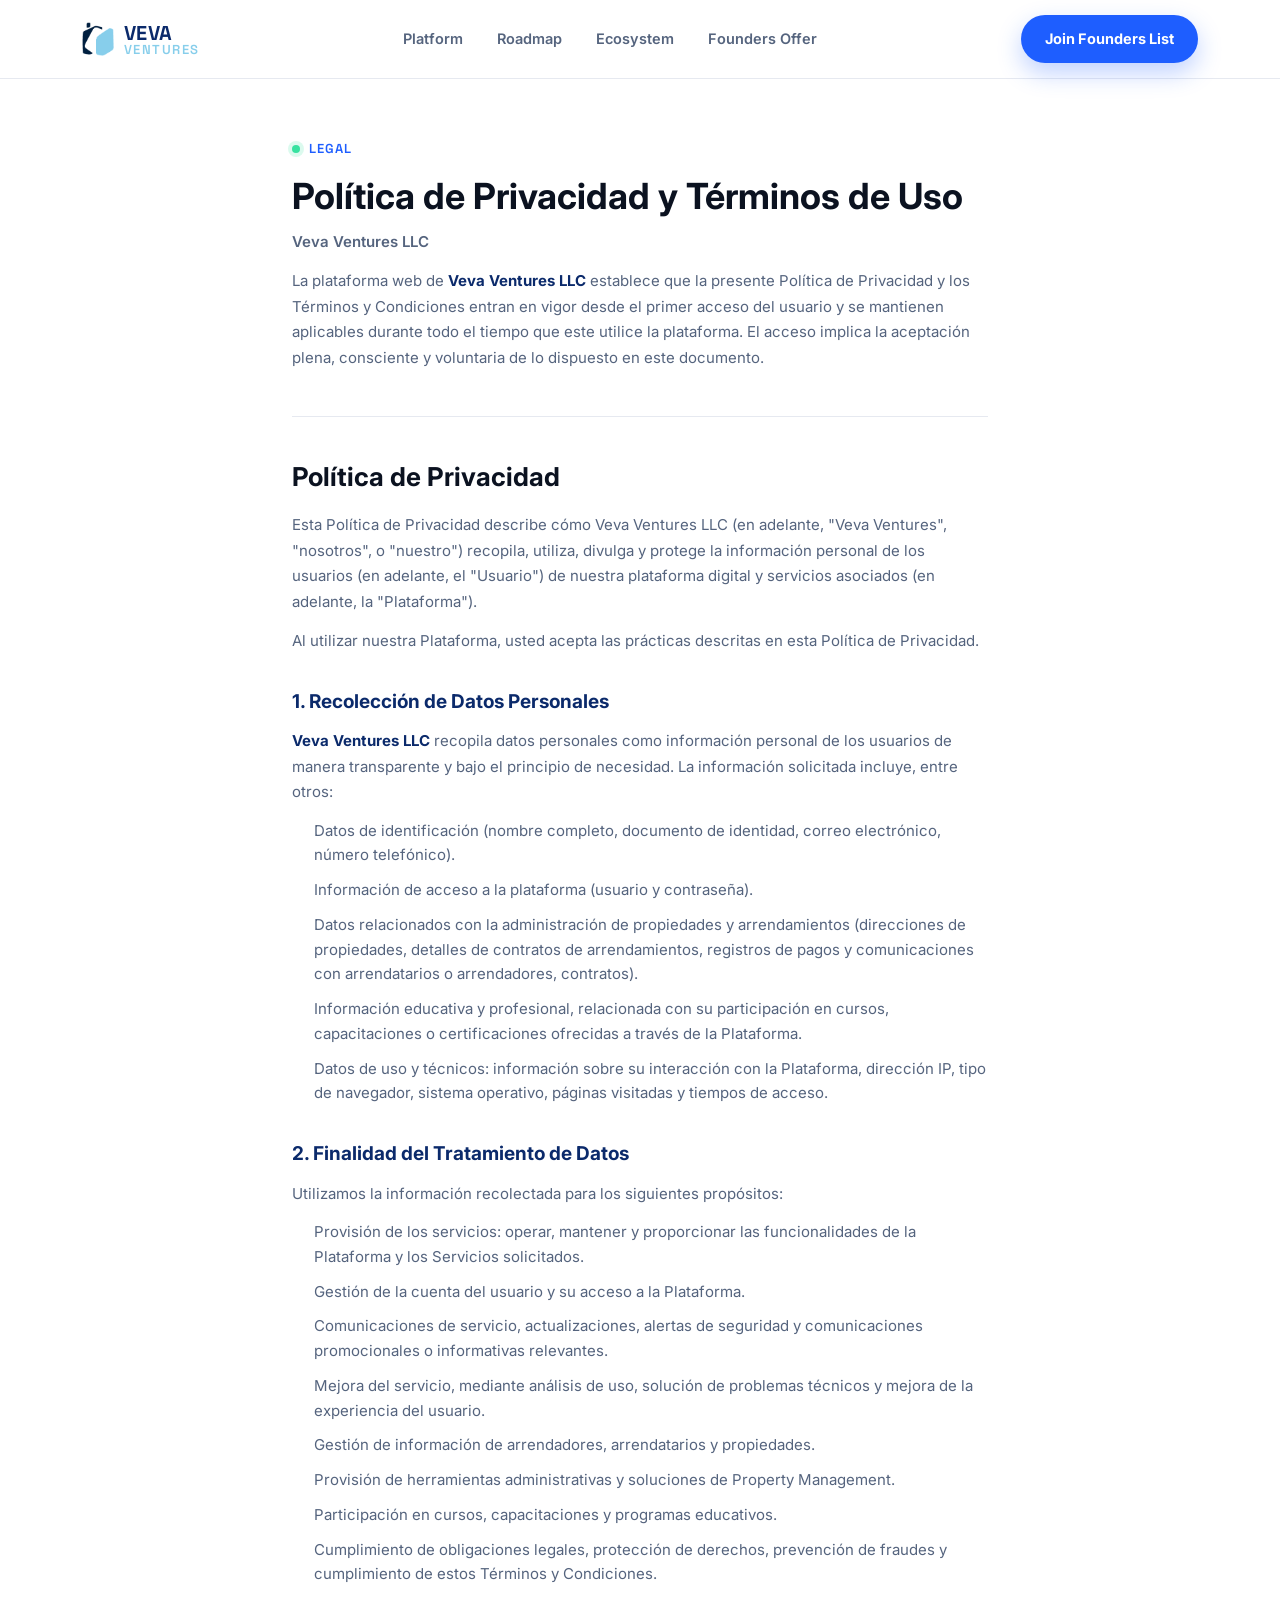
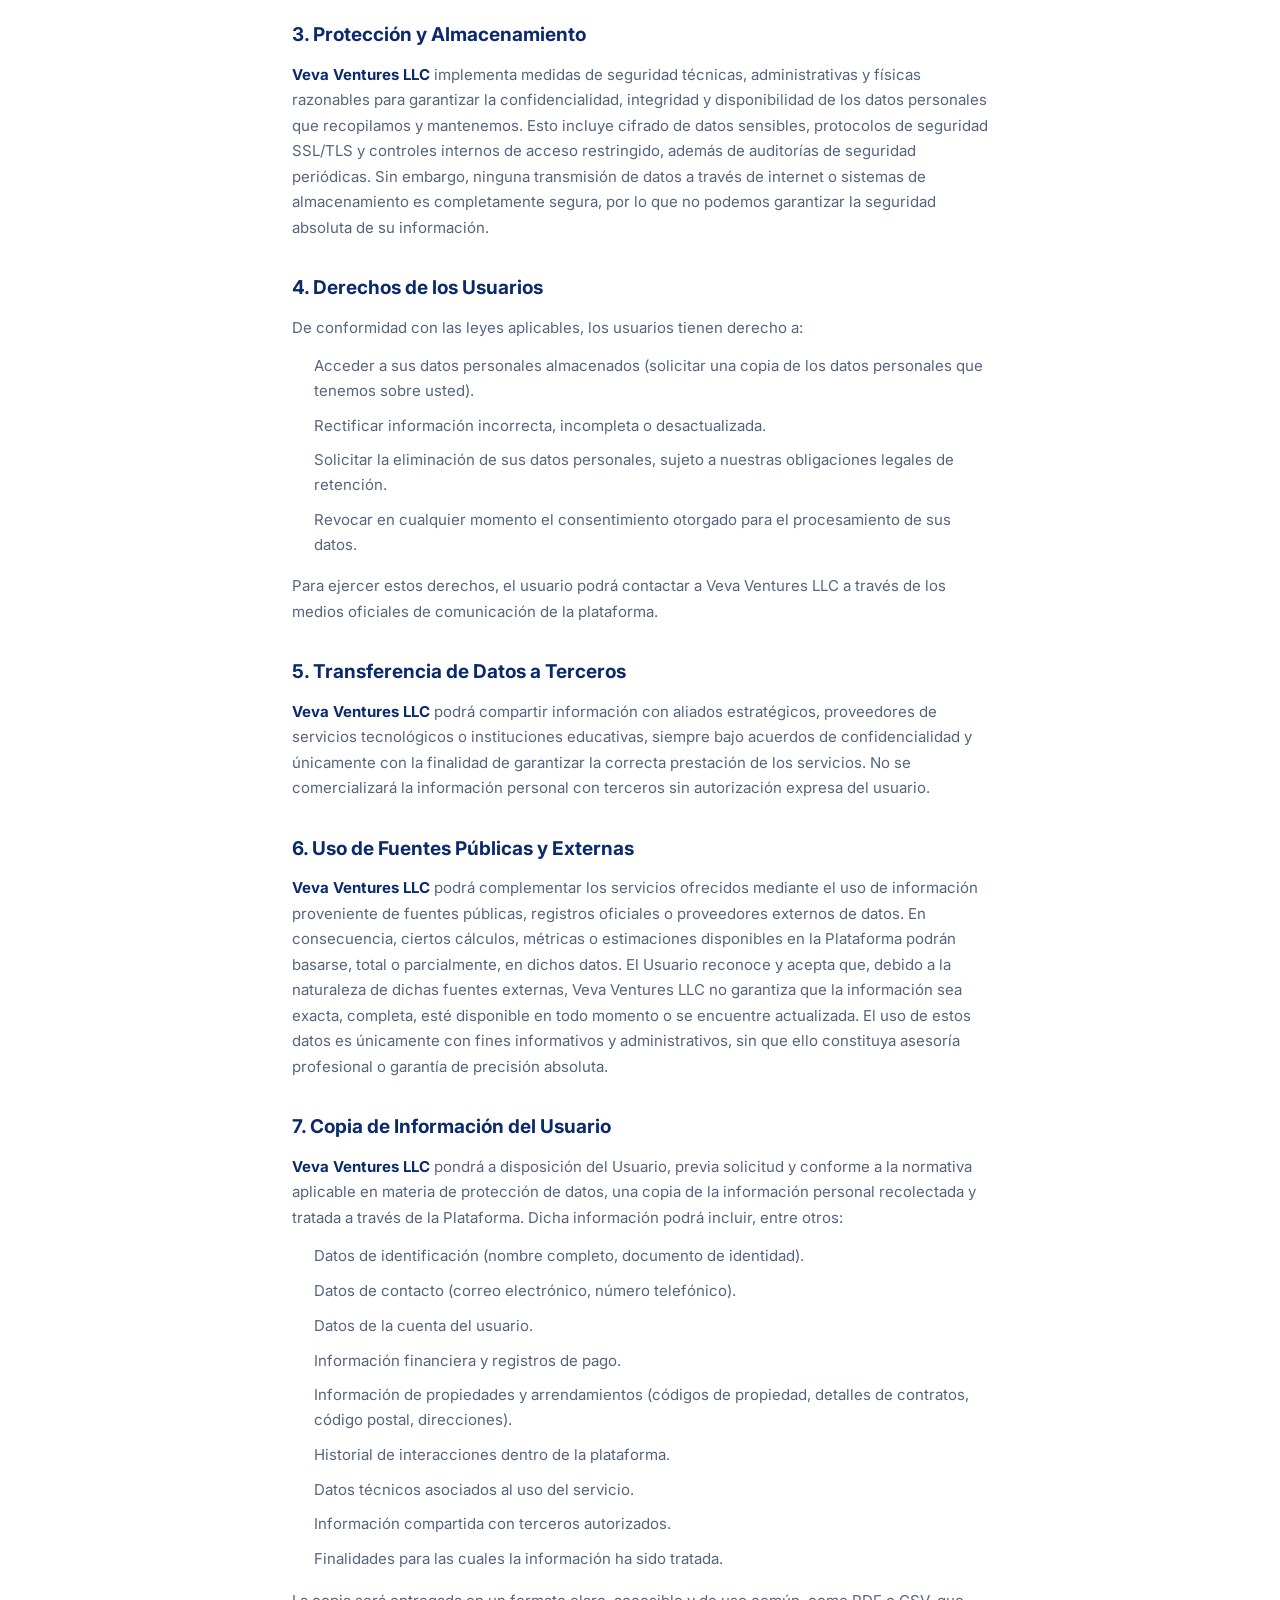
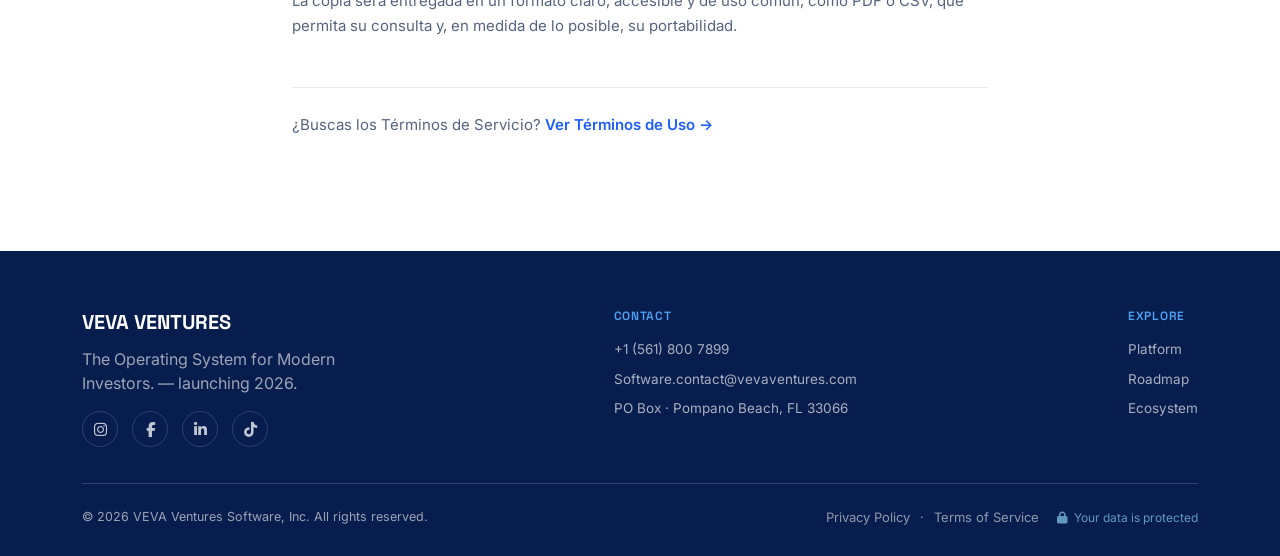
==== privacy.html @ fcdefbd7 "About us + footer legal: agrega sección de Alejandra (foto, quote, firma), páginas de Privacy Policy" ====
<!doctype html>
<html lang="es">
  <head>
    <meta charset="UTF-8" />
    <meta name="viewport" content="width=device-width, initial-scale=1.0" />
    <title>Política de Privacidad — VEVA Ventures</title>
    <link rel="preconnect" href="https://fonts.googleapis.com" />
    <link rel="preconnect" href="https://fonts.gstatic.com" crossorigin />
    <link
      href="https://fonts.googleapis.com/css2?family=Space+Grotesk:wght@400;500;600;700&family=Inter:wght@400;500;600;700;800&display=swap"
      rel="stylesheet"
    />
    <link
      rel="stylesheet"
      href="https://cdnjs.cloudflare.com/ajax/libs/font-awesome/6.5.2/css/all.min.css"
    />
    <link rel="stylesheet" href="css/base.css" />
    <link rel="stylesheet" href="css/nav.css" />
    <link rel="stylesheet" href="css/footer.css" />
    <link rel="stylesheet" href="css/legal.css" />
  </head>
  <body>
    <header class="site">
      <div class="wrap nav">
        <a href="index.html#top" class="logo">
          <img
            src="images/logo/Logos edit_Page 1.png"
            alt="VEVA Ventures"
            class="logo-img"
          />
          <span class="logo-text">
            <span class="logo-veva">VEVA</span>
            <span class="logo-ventures">VENTURES</span>
          </span>
        </a>
        <nav class="nav-links">
          <a href="index.html#platform">Platform</a>
          <a href="index.html#roadmap">Roadmap</a>
          <a href="index.html#ecosystem">Ecosystem</a>
          <a href="index.html#founders">Founders Offer</a>
        </nav>
        <a href="index.html#founders" class="btn btn-primary nav-cta"
          >Join Founders List</a
        >
      </div>
    </header>

    <main class="legal-page">
      <div class="wrap legal-shell">
        <div class="legal-header">
          <div class="eyebrow">LEGAL</div>
          <h1>Política de Privacidad y Términos de Uso</h1>
          <p class="legal-updated">Veva Ventures LLC</p>
          <p>
            La plataforma web de <strong>Veva Ventures LLC</strong> establece
            que la presente Política de Privacidad y los Términos y Condiciones
            entran en vigor desde el primer acceso del usuario y se mantienen
            aplicables durante todo el tiempo que este utilice la plataforma. El
            acceso implica la aceptación plena, consciente y voluntaria de lo
            dispuesto en este documento.
          </p>
        </div>

        <h2>Política de Privacidad</h2>
        <p>
          Esta Política de Privacidad describe cómo Veva Ventures LLC (en
          adelante, "Veva Ventures", "nosotros", o "nuestro") recopila, utiliza,
          divulga y protege la información personal de los usuarios (en
          adelante, el "Usuario") de nuestra plataforma digital y servicios
          asociados (en adelante, la "Plataforma").
        </p>
        <p>
          Al utilizar nuestra Plataforma, usted acepta las prácticas descritas
          en esta Política de Privacidad.
        </p>

        <h3>1. Recolección de Datos Personales</h3>
        <p>
          <strong>Veva Ventures LLC</strong> recopila datos personales como
          información personal de los usuarios de manera transparente y bajo el
          principio de necesidad. La información solicitada incluye, entre
          otros:
        </p>
        <ul>
          <li>
            Datos de identificación (nombre completo, documento de identidad,
            correo electrónico, número telefónico).
          </li>
          <li>Información de acceso a la plataforma (usuario y contraseña).</li>
          <li>
            Datos relacionados con la administración de propiedades y
            arrendamientos (direcciones de propiedades, detalles de contratos de
            arrendamientos, registros de pagos y comunicaciones con
            arrendatarios o arrendadores, contratos).
          </li>
          <li>
            Información educativa y profesional, relacionada con su
            participación en cursos, capacitaciones o certificaciones ofrecidas
            a través de la Plataforma.
          </li>
          <li>
            Datos de uso y técnicos: información sobre su interacción con la
            Plataforma, dirección IP, tipo de navegador, sistema operativo,
            páginas visitadas y tiempos de acceso.
          </li>
        </ul>

        <h3>2. Finalidad del Tratamiento de Datos</h3>
        <p>
          Utilizamos la información recolectada para los siguientes propósitos:
        </p>
        <ul>
          <li>
            Provisión de los servicios: operar, mantener y proporcionar las
            funcionalidades de la Plataforma y los Servicios solicitados.
          </li>
          <li>Gestión de la cuenta del usuario y su acceso a la Plataforma.</li>
          <li>
            Comunicaciones de servicio, actualizaciones, alertas de seguridad y
            comunicaciones promocionales o informativas relevantes.
          </li>
          <li>
            Mejora del servicio, mediante análisis de uso, solución de problemas
            técnicos y mejora de la experiencia del usuario.
          </li>
          <li>
            Gestión de información de arrendadores, arrendatarios y propiedades.
          </li>
          <li>
            Provisión de herramientas administrativas y soluciones de Property
            Management.
          </li>
          <li>
            Participación en cursos, capacitaciones y programas educativos.
          </li>
          <li>
            Cumplimiento de obligaciones legales, protección de derechos,
            prevención de fraudes y cumplimiento de estos Términos y
            Condiciones.
          </li>
        </ul>

        <h3>3. Protección y Almacenamiento</h3>
        <p>
          <strong>Veva Ventures LLC</strong> implementa medidas de seguridad
          técnicas, administrativas y físicas razonables para garantizar la
          confidencialidad, integridad y disponibilidad de los datos personales
          que recopilamos y mantenemos. Esto incluye cifrado de datos sensibles,
          protocolos de seguridad SSL/TLS y controles internos de acceso
          restringido, además de auditorías de seguridad periódicas. Sin
          embargo, ninguna transmisión de datos a través de internet o sistemas
          de almacenamiento es completamente segura, por lo que no podemos
          garantizar la seguridad absoluta de su información.
        </p>

        <h3>4. Derechos de los Usuarios</h3>
        <p>
          De conformidad con las leyes aplicables, los usuarios tienen derecho
          a:
        </p>
        <ul>
          <li>
            Acceder a sus datos personales almacenados (solicitar una copia de
            los datos personales que tenemos sobre usted).
          </li>
          <li>
            Rectificar información incorrecta, incompleta o desactualizada.
          </li>
          <li>
            Solicitar la eliminación de sus datos personales, sujeto a nuestras
            obligaciones legales de retención.
          </li>
          <li>
            Revocar en cualquier momento el consentimiento otorgado para el
            procesamiento de sus datos.
          </li>
        </ul>
        <p>
          Para ejercer estos derechos, el usuario podrá contactar a Veva
          Ventures LLC a través de los medios oficiales de comunicación de la
          plataforma.
        </p>

        <h3>5. Transferencia de Datos a Terceros</h3>
        <p>
          <strong>Veva Ventures LLC</strong> podrá compartir información con
          aliados estratégicos, proveedores de servicios tecnológicos o
          instituciones educativas, siempre bajo acuerdos de confidencialidad y
          únicamente con la finalidad de garantizar la correcta prestación de
          los servicios. No se comercializará la información personal con
          terceros sin autorización expresa del usuario.
        </p>

        <h3>6. Uso de Fuentes Públicas y Externas</h3>
        <p>
          <strong>Veva Ventures LLC</strong> podrá complementar los servicios
          ofrecidos mediante el uso de información proveniente de fuentes
          públicas, registros oficiales o proveedores externos de datos. En
          consecuencia, ciertos cálculos, métricas o estimaciones disponibles en
          la Plataforma podrán basarse, total o parcialmente, en dichos datos.
          El Usuario reconoce y acepta que, debido a la naturaleza de dichas
          fuentes externas, Veva Ventures LLC no garantiza que la información
          sea exacta, completa, esté disponible en todo momento o se encuentre
          actualizada. El uso de estos datos es únicamente con fines
          informativos y administrativos, sin que ello constituya asesoría
          profesional o garantía de precisión absoluta.
        </p>

        <h3>7. Copia de Información del Usuario</h3>
        <p>
          <strong>Veva Ventures LLC</strong> pondrá a disposición del Usuario,
          previa solicitud y conforme a la normativa aplicable en materia de
          protección de datos, una copia de la información personal recolectada
          y tratada a través de la Plataforma. Dicha información podrá incluir,
          entre otros:
        </p>
        <ul>
          <li>
            Datos de identificación (nombre completo, documento de identidad).
          </li>
          <li>Datos de contacto (correo electrónico, número telefónico).</li>
          <li>Datos de la cuenta del usuario.</li>
          <li>Información financiera y registros de pago.</li>
          <li>
            Información de propiedades y arrendamientos (códigos de propiedad,
            detalles de contratos, código postal, direcciones).
          </li>
          <li>Historial de interacciones dentro de la plataforma.</li>
          <li>Datos técnicos asociados al uso del servicio.</li>
          <li>Información compartida con terceros autorizados.</li>
          <li>Finalidades para las cuales la información ha sido tratada.</li>
        </ul>
        <p>
          La copia será entregada en un formato claro, accesible y de uso común,
          como PDF o CSV, que permita su consulta y, en medida de lo posible, su
          portabilidad.
        </p>

        <div class="legal-cross-link">
          <p>
            ¿Buscas los Términos de Servicio?
            <a href="terms.html">Ver Términos de Uso →</a>
          </p>
        </div>
      </div>
    </main>

    <footer class="site">
      <div class="wrap">
        <div class="footer-top">
          <div>
            <div class="footer-logo">VEVA VENTURES</div>
            <p style="max-width: 260px">
              The Operating System for Modern Investors. — launching 2026.
            </p>
            <div class="social-row" style="margin-top: 16px">
              <a
                href="https://www.instagram.com/veva_ventures/"
                aria-label="Instagram"
                ><i class="fa-brands fa-instagram"></i
              ></a>
              <a
                href="https://www.facebook.com/people/Veva-Ventures/61581885872171"
                aria-label="Facebook"
                ><i class="fa-brands fa-facebook-f"></i
              ></a>
              <a
                href="https://www.linkedin.com/company/vevaventures/"
                aria-label="LinkedIn"
                ><i class="fa-brands fa-linkedin-in"></i
              ></a>
              <a
                href="https://www.tiktok.com/@veva_ventures"
                aria-label="TikTok"
                ><i class="fa-brands fa-tiktok"></i
              ></a>
            </div>
          </div>
          <div class="footer-col">
            <h4>Contact</h4>
            <a href="https://wa.me/+15618007899">+1 (561) 800 7899</a>
            <a href="mailto:software.contact@vevaventures.com"
              >Software.contact@vevaventures.com</a
            >
            <p>PO Box · Pompano Beach, FL 33066</p>
          </div>
          <div class="footer-col">
            <h4>Explore</h4>
            <a href="index.html#platform">Platform</a>
            <a href="index.html#roadmap">Roadmap</a>
            <a href="index.html#ecosystem">Ecosystem</a>
          </div>
        </div>
        <div class="footer-bottom">
          <span>© 2026 VEVA Ventures Software, Inc. All rights reserved.</span>
          <div class="footer-legal">
            <a href="privacy.html">Privacy Policy</a>
            <span class="sep">·</span>
            <a href="terms.html">Terms of Service</a>
            <span class="security-badge"
              ><i class="fa-solid fa-lock"></i
              ><span>Your data is protected</span></span
            >
          </div>
        </div>
      </div>
    </footer>
  </body>
</html>
---- css/base.css ----
:root {
  --deep: #0b2a6b;
  --deep2: #071d4d;
  --blue: #1e5eff;
  --blue-bright: #4fa3f7;
  --sky: #eaf1ff;
  --white: #ffffff;
  --mint: #37e2a0;
  --ink: #0b1220;
  --slate: #55647e;
  --line: rgba(11, 42, 107, 0.1);
  --line-on-dark: rgba(255, 255, 255, 0.16);
  --veva-sky: #87CEEB;
  --display: "Space Grotesk", sans-serif;
  --body: "Inter", sans-serif;
}

* {
  box-sizing: border-box;
  margin: 0;
  padding: 0;
}
html {
  scroll-behavior: smooth;
}
body {
  font-family: var(--body);
  background: var(--white);
  color: var(--ink);
  line-height: 1.5;
  -webkit-font-smoothing: antialiased;
  overflow-x: hidden;
}
img,
svg {
  display: block;
  max-width: 100%;
}
a {
  color: inherit;
  text-decoration: none;
}
ul {
  list-style: none;
}
button {
  font-family: inherit;
  cursor: pointer;
  border: none;
  background: none;
}
:focus-visible {
  outline: 2px solid var(--blue);
  outline-offset: 3px;
}

.wrap {
  max-width: 1180px;
  margin: 0 auto;
  padding: 0 32px;
}
@media (max-width: 640px) {
  .wrap {
    padding: 0 20px;
  }
}

.eyebrow {
  font-family: var(--display);
  font-weight: 600;
  font-size: 13px;
  letter-spacing: 0.08em;
  text-transform: uppercase;
  color: var(--blue);
  display: flex;
  align-items: center;
  gap: 9px;
}
.eyebrow::before {
  content: "";
  width: 8px;
  height: 8px;
  border-radius: 50%;
  background: var(--mint);
  box-shadow: 0 0 0 4px rgba(55, 226, 160, 0.18);
}
.eyebrow.on-dark {
  color: var(--blue-bright);
}

/* Shared animation utilities */
@media (prefers-reduced-motion: reduce) {
  html {
    scroll-behavior: auto;
  }
  .float-card {
    animation: none !important;
  }
  .fade-up {
    animation: none !important;
    opacity: 1 !important;
    transform: none !important;
  }
}
.fade-up {
  animation: fadeUp 0.7s ease both;
}
@keyframes fadeUp {
  from {
    opacity: 0;
    transform: translateY(16px);
  }
  to {
    opacity: 1;
    transform: translateY(0);
  }
}

/* Shared button component */
.btn {
  display: inline-flex;
  align-items: center;
  justify-content: center;
  gap: 8px;
  font-weight: 700;
  font-size: 14.5px;
  padding: 13px 24px;
  border-radius: 30px;
  transition:
    transform 0.18s ease,
    box-shadow 0.2s ease,
    background 0.18s ease;
}
.btn-primary {
  background: var(--blue);
  color: #fff;
  box-shadow: 0 10px 24px rgba(30, 94, 255, 0.28);
}
.btn-primary:hover {
  transform: translateY(-2px);
  box-shadow: 0 14px 30px rgba(30, 94, 255, 0.36);
}
.btn-ghost-dark {
  background: rgba(255, 255, 255, 0.08);
  color: #fff;
  border: 1px solid var(--line-on-dark);
}
.btn-ghost-dark:hover {
  background: rgba(255, 255, 255, 0.16);
}
.nav-cta {
  display: none;
}
@media (min-width: 880px) {
  .nav-cta {
    display: inline-flex;
  }
}
---- css/nav.css ----
/* ---------- NAV ---------- */
header.site {
  position: sticky;
  top: 0;
  z-index: 50;
  background: rgba(255, 255, 255, 0.82);
  -webkit-backdrop-filter: blur(12px);
  backdrop-filter: blur(12px);
  border-bottom: 1px solid var(--line);
}
.nav {
  display: flex;
  align-items: center;
  justify-content: space-between;
  height: 78px;
}
.logo {
  display: flex;
  align-items: center;
  gap: 10px;
}
.logo-img {
  height: 34px;
  width: auto;
  display: block;
}
.logo-text {
  display: flex;
  flex-direction: column;
  line-height: 1;
}
.logo-veva {
  font-family: var(--display);
  font-weight: 800;
  font-size: 20px;
  color: var(--deep);
  letter-spacing: 0.5px;
}
.logo-ventures {
  font-family: var(--display);
  font-weight: 600;
  font-size: 13px;
  color: var(--veva-sky);
  letter-spacing: 1.5px;
}
.nav-links {
  display: flex;
  align-items: center;
  gap: 34px;
}
.nav-links a {
  font-size: 14.5px;
  font-weight: 600;
  color: var(--slate);
  transition: color 0.18s ease;
}
.nav-links a:hover {
  color: var(--deep);
}
.lang-toggle {
  display: flex;
  align-items: center;
  gap: 6px;
  background: none;
  border: 1px solid var(--line);
  border-radius: 20px;
  padding: 7px 14px;
  font-family: var(--display);
  font-weight: 600;
  font-size: 13px;
  color: var(--slate);
  cursor: pointer;
  transition:
    border-color 0.18s ease,
    color 0.18s ease;
}
.lang-toggle:hover {
  border-color: var(--blue);
  color: var(--deep);
}
@media (max-width: 879px) {
  .nav-links {
    display: none;
  }
}
---- css/footer.css ----
/* ---------- FOOTER ---------- */
footer.site {
  background: var(--deep2);
  color: rgba(255, 255, 255, 0.6);
  padding: 56px 0 28px;
}
.footer-top {
  display: flex;
  justify-content: space-between;
  gap: 40px;
  flex-wrap: wrap;
  padding-bottom: 36px;
  border-bottom: 1px solid var(--line-on-dark);
  margin-bottom: 24px;
}
.footer-logo {
  font-family: var(--display);
  font-weight: 700;
  font-size: 20px;
  color: #fff;
  margin-bottom: 10px;
}
.footer-col h4 {
  font-family: var(--display);
  font-weight: 600;
  font-size: 12px;
  letter-spacing: 0.06em;
  text-transform: uppercase;
  color: var(--blue-bright);
  margin-bottom: 14px;
}
.footer-col a,
.footer-col p {
  display: block;
  font-size: 13.5px;
  margin-bottom: 9px;
  color: rgba(255, 255, 255, 0.65);
}
.footer-col a:hover {
  color: #fff;
}
.social-row {
  display: flex;
  gap: 14px;
}
.social-row a {
  width: 36px;
  height: 36px;
  border-radius: 50%;
  border: 1px solid var(--line-on-dark);
  display: flex;
  align-items: center;
  justify-content: center;
  color: rgba(255, 255, 255, 0.75);
  font-size: 15px;
  transition:
    transform 0.22s ease,
    background 0.22s ease,
    border-color 0.22s ease,
    color 0.22s ease;
}
.social-row a:hover {
  transform: translateY(-3px);
  background: linear-gradient(135deg, var(--blue), var(--blue-bright));
  border-color: transparent;
  color: #fff;
}
.footer-bottom {
  display: flex;
  justify-content: space-between;
  font-size: 12.5px;
  flex-wrap: wrap;
  gap: 10px;
}
.footer-legal {
  display: flex;
  align-items: center;
  gap: 10px;
  flex-wrap: wrap;
}
.footer-legal a {
  font-size: 13px;
  color: rgba(255, 255, 255, 0.55);
  transition: color 0.18s ease;
}
.footer-legal a:hover {
  color: #87ceeb;
}
.security-badge {
  display: flex;
  align-items: center;
  gap: 6px;
  margin-left: 8px;
  font-size: 12px;
  color: rgba(135, 206, 235, 0.7);
}
.security-badge i {
  font-size: 12px;
}
---- css/legal.css ----
/* ---------- LEGAL PAGES (privacy.html / terms.html) ---------- */
.legal-page {
  padding: 60px 0 100px;
  background: #fff;
}
.legal-shell {
  max-width: 760px;
}
.legal-header {
  margin-bottom: 40px;
  padding-bottom: 32px;
  border-bottom: 1px solid var(--line);
}
.legal-header h1 {
  margin: 10px 0 6px;
  font-size: 36px;
}
.legal-updated {
  font-weight: 600;
  color: var(--blue);
  margin-bottom: 20px;
}
.legal-page h2 {
  font-size: 26px;
  margin: 40px 0 16px;
}
.legal-page h3 {
  font-size: 19px;
  margin: 34px 0 12px;
  color: var(--deep);
}
.legal-page h4 {
  font-size: 15.5px;
  margin: 22px 0 10px;
  color: var(--deep);
}
.legal-page p {
  font-size: 15px;
  line-height: 1.7;
  color: var(--slate);
  margin-bottom: 14px;
}
.legal-page ul {
  margin: 0 0 16px;
  padding-left: 22px;
}
.legal-page ul ul {
  margin-top: 8px;
}
.legal-page li {
  font-size: 15px;
  line-height: 1.65;
  color: var(--slate);
  margin-bottom: 10px;
}
.legal-page strong {
  color: var(--deep);
}
.legal-cross-link {
  margin-top: 48px;
  padding-top: 24px;
  border-top: 1px solid var(--line);
}
.legal-cross-link a {
  color: var(--blue);
  font-weight: 600;
}

/* ---------- FOOTER LEGAL ROW (usado también en index.html) ---------- */
.footer-legal {
  display: flex;
  align-items: center;
  gap: 10px;
  flex-wrap: wrap;
}
.footer-legal a {
  font-size: 13px;
  color: rgba(255, 255, 255, 0.55);
  transition: color 0.18s ease;
}
.footer-legal a:hover {
  color: #87ceeb;
}
.security-badge {
  display: flex;
  align-items: center;
  gap: 6px;
  margin-left: 8px;
  font-size: 12px;
  color: rgba(135, 206, 235, 0.7);
}
.security-badge i {
  font-size: 12px;
}

@media (max-width: 600px) {
  .legal-header h1 {
    font-size: 28px;
  }
}
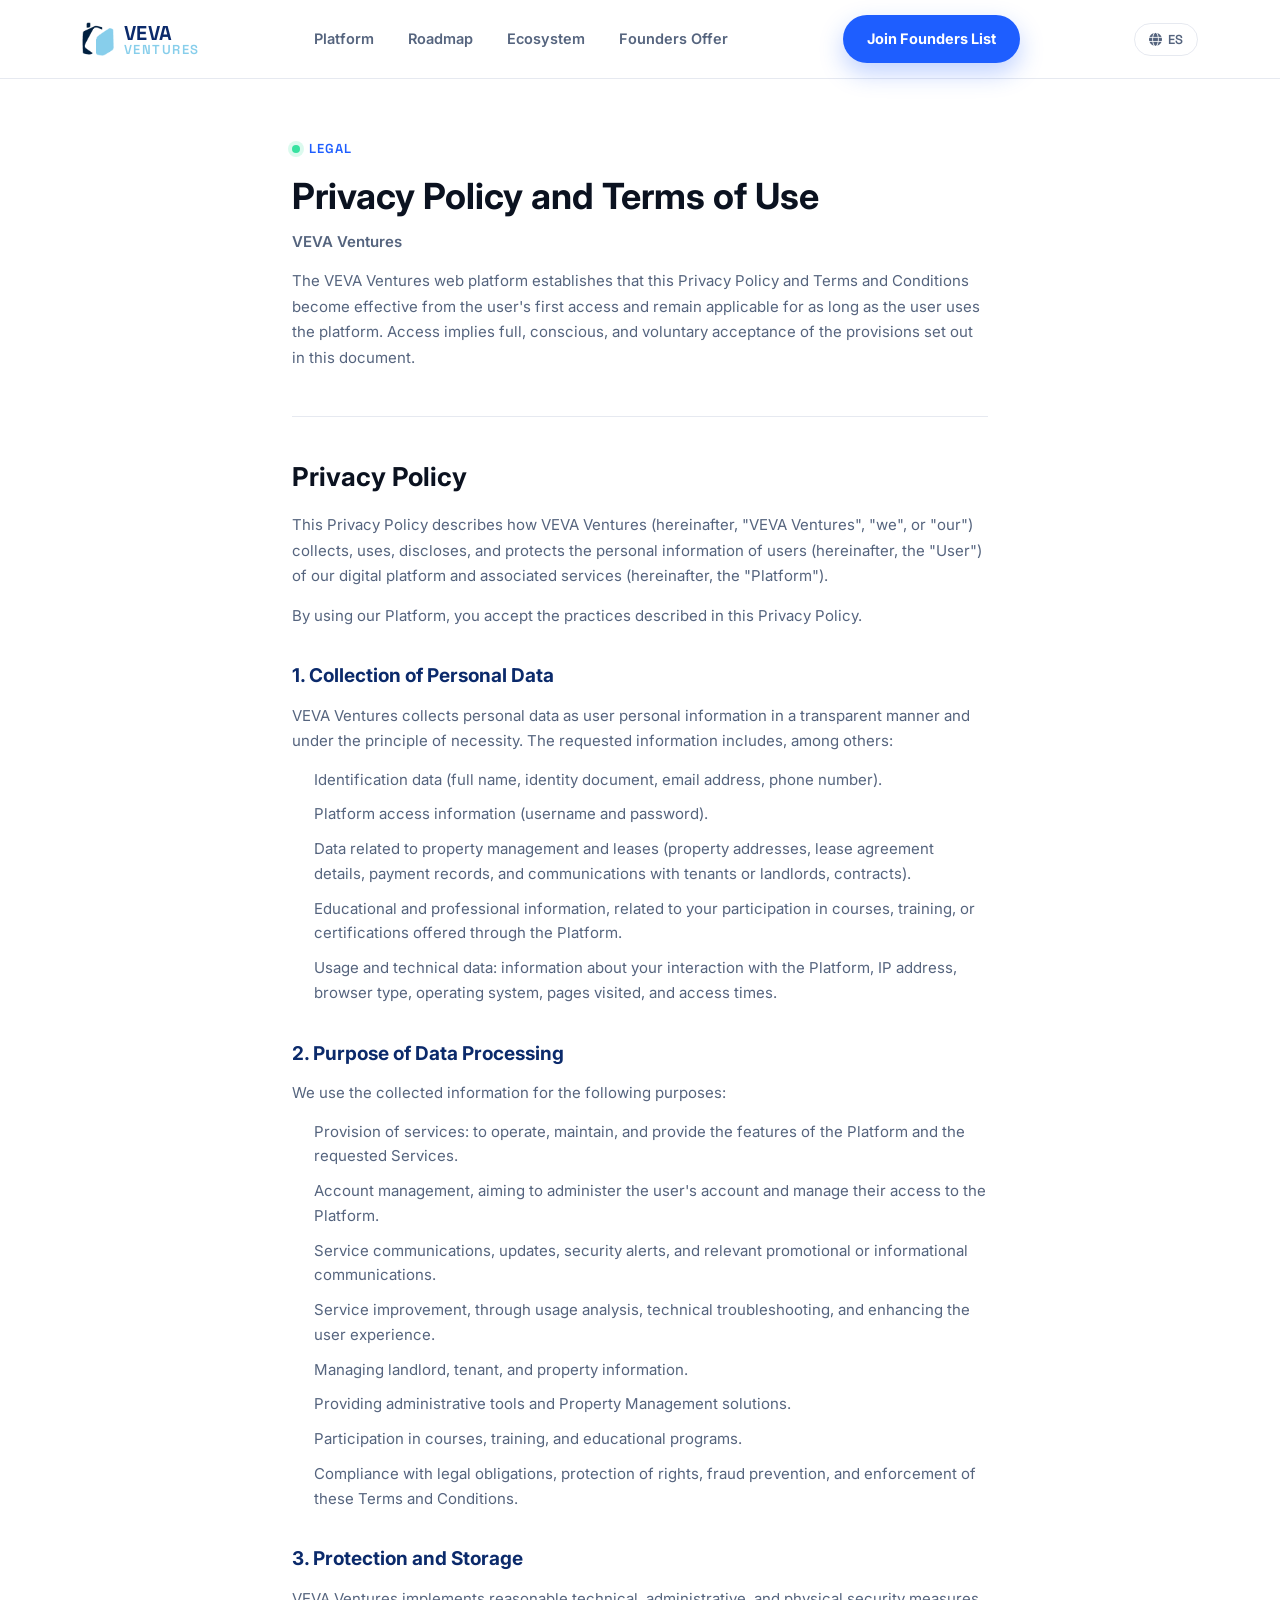
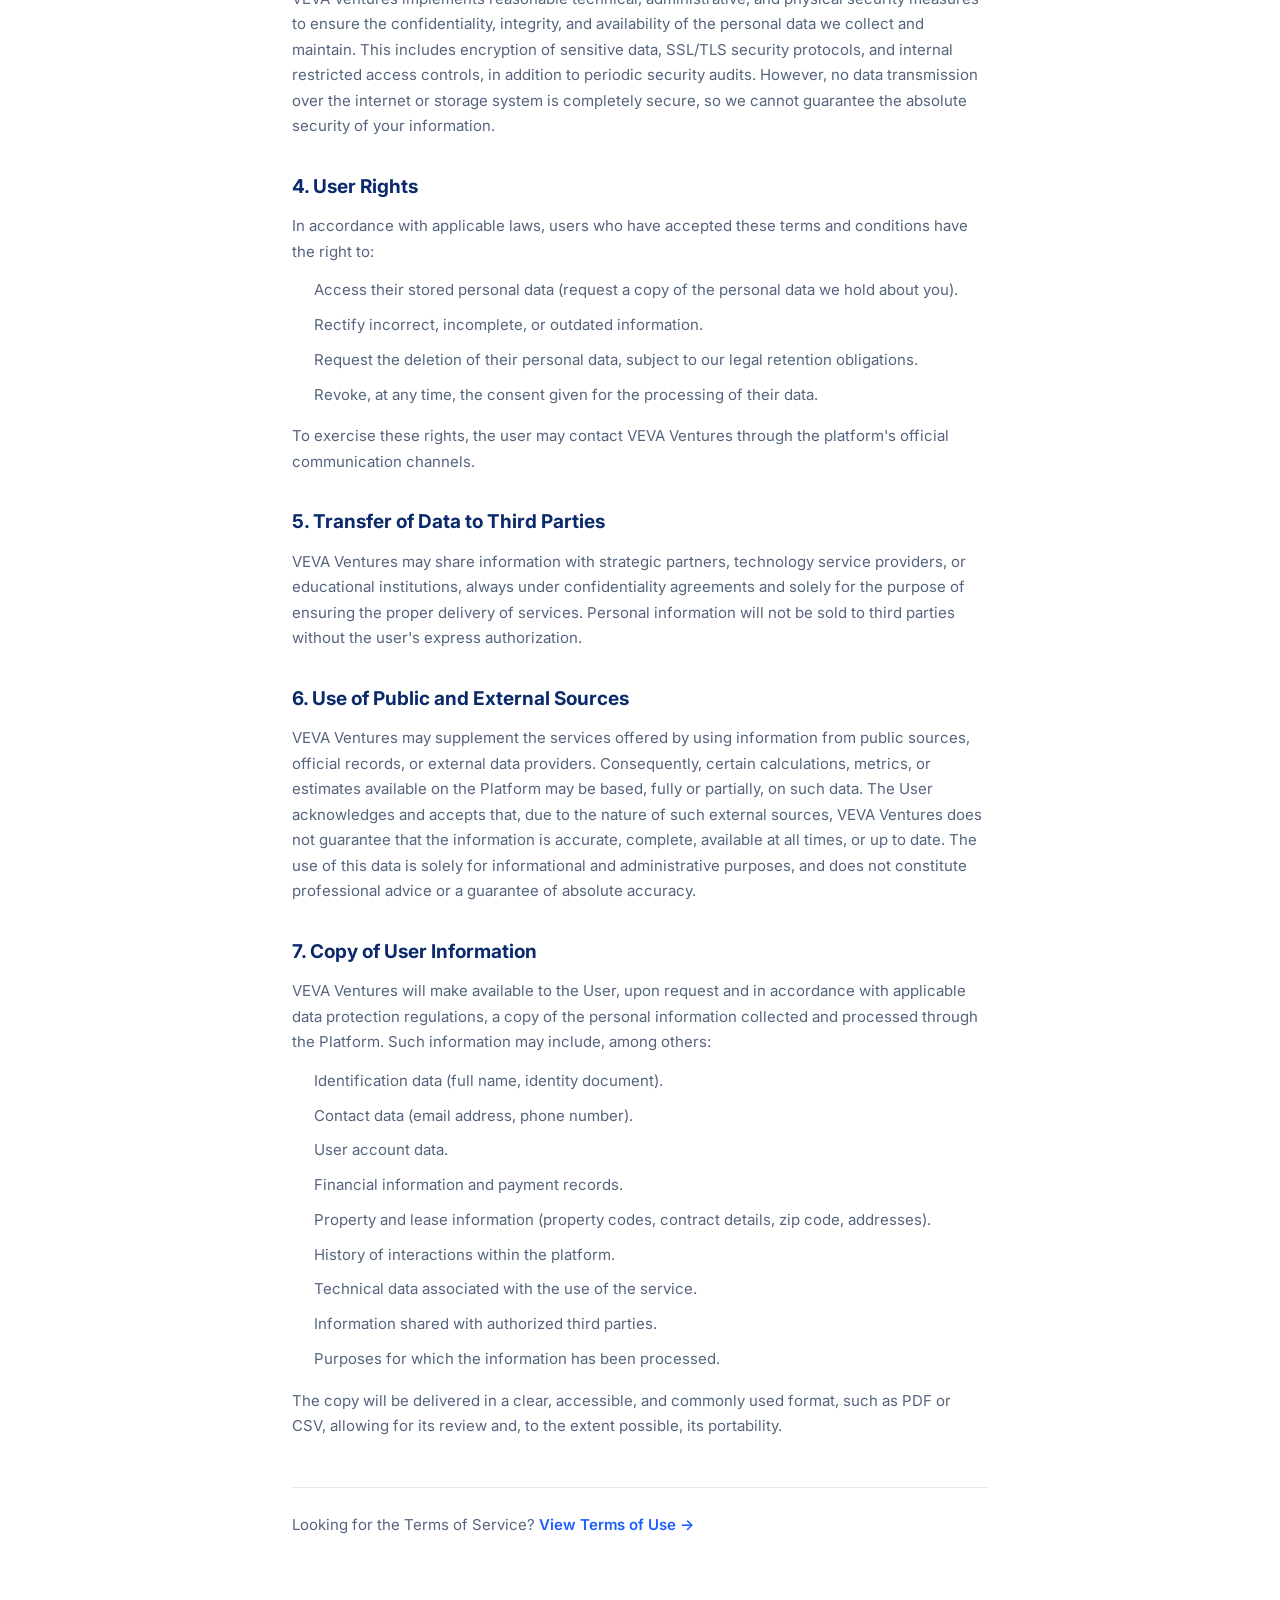
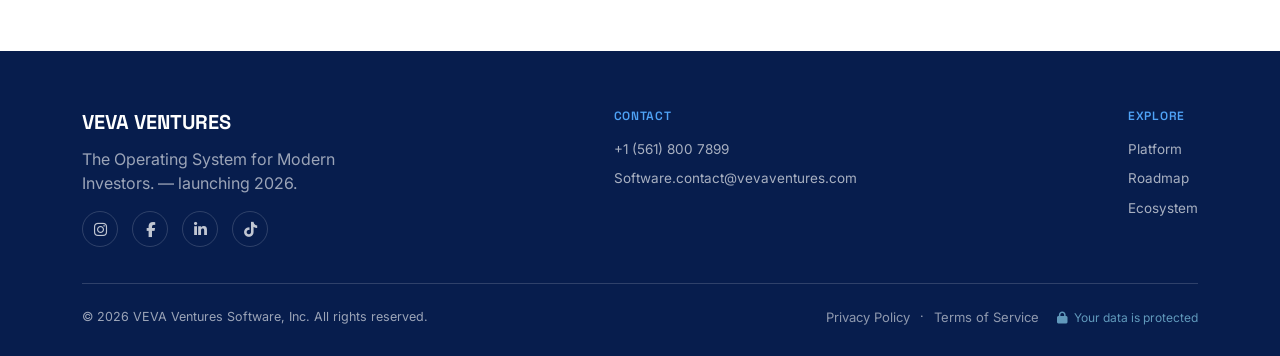
==== commit b1993c50: "feat: se añadio seccion de planes, politas de privacidad y terminos y condiciones en ingles" ====
--- a/privacy.html
+++ b/privacy.html
@@ -34,14 +34,36 @@
           </span>
         </a>
         <nav class="nav-links">
-          <a href="index.html#platform">Platform</a>
-          <a href="index.html#roadmap">Roadmap</a>
-          <a href="index.html#ecosystem">Ecosystem</a>
-          <a href="index.html#founders">Founders Offer</a>
+          <a href="index.html#platform" data-en="Platform" data-es="Plataforma"
+            >Platform</a
+          >
+          <a href="index.html#roadmap" data-en="Roadmap" data-es="Hoja de Ruta"
+            >Roadmap</a
+          >
+          <a
+            href="index.html#ecosystem"
+            data-en="Ecosystem"
+            data-es="Ecosistema"
+            >Ecosystem</a
+          >
+          <a
+            href="index.html#founders"
+            data-en="Founders Offer"
+            data-es="Oferta Fundadores"
+            >Founders Offer</a
+          >
         </nav>
-        <a href="index.html#founders" class="btn btn-primary nav-cta"
+        <a
+          href="index.html#founders"
+          class="btn btn-primary nav-cta"
+          data-en="Join Founders List"
+          data-es="Únete a Fundadores"
           >Join Founders List</a
         >
+        <button id="langToggle" class="lang-toggle" aria-label="Cambiar idioma">
+          <i class="fa-solid fa-globe"></i>
+          <span id="langToggleLabel">EN</span>
+        </button>
       </div>
     </header>
 
@@ -49,100 +71,184 @@
       <div class="wrap legal-shell">
         <div class="legal-header">
           <div class="eyebrow">LEGAL</div>
-          <h1>Política de Privacidad y Términos de Uso</h1>
-          <p class="legal-updated">Veva Ventures LLC</p>
-          <p>
-            La plataforma web de <strong>Veva Ventures LLC</strong> establece
-            que la presente Política de Privacidad y los Términos y Condiciones
-            entran en vigor desde el primer acceso del usuario y se mantienen
+          <h1
+            data-en="Privacy Policy and Terms of Use"
+            data-es="Política de Privacidad y Términos de Uso"
+          >
+            Política de Privacidad y Términos de Uso
+          </h1>
+          <p class="legal-updated">VEVA Ventures</p>
+          <p
+            data-en="The VEVA Ventures web platform establishes that this Privacy Policy and Terms and Conditions become effective from the user's first access and remain applicable for as long as the user uses the platform. Access implies full, conscious, and voluntary acceptance of the provisions set out in this document."
+            data-es="La plataforma web de VEVA Ventures establece que la presente Política de Privacidad y los Términos y Condiciones entran en vigor desde el primer acceso del usuario y se mantienen aplicables durante todo el tiempo que este utilice la plataforma. El acceso implica la aceptación plena, consciente y voluntaria de lo dispuesto en este documento."
+          >
+            La plataforma web de <strong>VEVA Ventures</strong> establece que la
+            presente Política de Privacidad y los Términos y Condiciones entran
+            en vigor desde el primer acceso del usuario y se mantienen
             aplicables durante todo el tiempo que este utilice la plataforma. El
             acceso implica la aceptación plena, consciente y voluntaria de lo
             dispuesto en este documento.
           </p>
         </div>
 
-        <h2>Política de Privacidad</h2>
-        <p>
-          Esta Política de Privacidad describe cómo Veva Ventures LLC (en
-          adelante, "Veva Ventures", "nosotros", o "nuestro") recopila, utiliza,
-          divulga y protege la información personal de los usuarios (en
-          adelante, el "Usuario") de nuestra plataforma digital y servicios
-          asociados (en adelante, la "Plataforma").
-        </p>
-        <p>
+        <h2 data-en="Privacy Policy" data-es="Política de Privacidad">
+          Política de Privacidad
+        </h2>
+        <p
+          data-en='This Privacy Policy describes how VEVA Ventures (hereinafter, "VEVA Ventures", "we", or "our") collects, uses, discloses, and protects the personal information of users (hereinafter, the "User") of our digital platform and associated services (hereinafter, the "Platform").'
+          data-es='Esta Política de Privacidad describe cómo VEVA Ventures (en adelante, "VEVA Ventures", "nosotros", o "nuestro") recopila, utiliza, divulga y protege la información personal de los usuarios (en adelante, el "Usuario") de nuestra plataforma digital y servicios asociados (en adelante, la "Plataforma").'
+        >
+          Esta Política de Privacidad describe cómo Veva Ventures (en adelante,
+          "Veva Ventures", "nosotros", o "nuestro") recopila, utiliza, divulga y
+          protege la información personal de los usuarios (en adelante, el
+          "Usuario") de nuestra plataforma digital y servicios asociados (en
+          adelante, la "Plataforma").
+        </p>
+        <p
+          data-en="By using our Platform, you accept the practices described in this Privacy Policy."
+          data-es="Al utilizar nuestra Plataforma, usted acepta las prácticas descritas en esta Política de Privacidad."
+        >
           Al utilizar nuestra Plataforma, usted acepta las prácticas descritas
           en esta Política de Privacidad.
         </p>
 
-        <h3>1. Recolección de Datos Personales</h3>
-        <p>
-          <strong>Veva Ventures LLC</strong> recopila datos personales como
+        <h3
+          data-en="1. Collection of Personal Data"
+          data-es="1. Recolección de Datos Personales"
+        >
+          1. Recolección de Datos Personales
+        </h3>
+        <p
+          data-en="VEVA Ventures collects personal data as user personal information in a transparent manner and under the principle of necessity. The requested information includes, among others:"
+          data-es="VEVA Ventures recopila datos personales como información personal de los usuarios de manera transparente y bajo el principio de necesidad. La información solicitada incluye, entre otros:"
+        >
+          <strong>Veva Ventures</strong> recopila datos personales como
           información personal de los usuarios de manera transparente y bajo el
           principio de necesidad. La información solicitada incluye, entre
           otros:
         </p>
         <ul>
-          <li>
+          <li
+            data-en="Identification data (full name, identity document, email address, phone number)."
+            data-es="Datos de identificación (nombre completo, documento de identidad, correo electrónico, número telefónico)."
+          >
             Datos de identificación (nombre completo, documento de identidad,
             correo electrónico, número telefónico).
           </li>
-          <li>Información de acceso a la plataforma (usuario y contraseña).</li>
-          <li>
+          <li
+            data-en="Platform access information (username and password)."
+            data-es="Información de acceso a la plataforma (usuario y contraseña)."
+          >
+            Información de acceso a la plataforma (usuario y contraseña).
+          </li>
+          <li
+            data-en="Data related to property management and leases (property addresses, lease agreement details, payment records, and communications with tenants or landlords, contracts)."
+            data-es="Datos relacionados con la administración de propiedades y arrendamientos (direcciones de propiedades, detalles de contratos de arrendamientos, registros de pagos y comunicaciones con arrendatarios o arrendadores, contratos)."
+          >
             Datos relacionados con la administración de propiedades y
             arrendamientos (direcciones de propiedades, detalles de contratos de
             arrendamientos, registros de pagos y comunicaciones con
             arrendatarios o arrendadores, contratos).
           </li>
-          <li>
+          <li
+            data-en="Educational and professional information, related to your participation in courses, training, or certifications offered through the Platform."
+            data-es="Información educativa y profesional, relacionada con su participación en cursos, capacitaciones o certificaciones ofrecidas a través de la Plataforma."
+          >
             Información educativa y profesional, relacionada con su
             participación en cursos, capacitaciones o certificaciones ofrecidas
             a través de la Plataforma.
           </li>
-          <li>
+          <li
+            data-en="Usage and technical data: information about your interaction with the Platform, IP address, browser type, operating system, pages visited, and access times."
+            data-es="Datos de uso y técnicos: información sobre su interacción con la Plataforma, dirección IP, tipo de navegador, sistema operativo, páginas visitadas y tiempos de acceso."
+          >
             Datos de uso y técnicos: información sobre su interacción con la
             Plataforma, dirección IP, tipo de navegador, sistema operativo,
             páginas visitadas y tiempos de acceso.
           </li>
         </ul>
 
-        <h3>2. Finalidad del Tratamiento de Datos</h3>
-        <p>
+        <h3
+          data-en="2. Purpose of Data Processing"
+          data-es="2. Finalidad del Tratamiento de Datos"
+        >
+          2. Finalidad del Tratamiento de Datos
+        </h3>
+        <p
+          data-en="We use the collected information for the following purposes:"
+          data-es="Utilizamos la información recolectada para los siguientes propósitos:"
+        >
           Utilizamos la información recolectada para los siguientes propósitos:
         </p>
         <ul>
-          <li>
+          <li
+            data-en="Provision of services: to operate, maintain, and provide the features of the Platform and the requested Services."
+            data-es="Provisión de los servicios: operar, mantener y proporcionar las funcionalidades de la Plataforma y los Servicios solicitados."
+          >
             Provisión de los servicios: operar, mantener y proporcionar las
             funcionalidades de la Plataforma y los Servicios solicitados.
           </li>
-          <li>Gestión de la cuenta del usuario y su acceso a la Plataforma.</li>
-          <li>
+          <li
+            data-en="Account management, aiming to administer the user's account and manage their access to the Platform."
+            data-es="Gestión de la cuenta, con objetivo de administrar la cuenta del usuario y gestionar su acceso a la Plataforma."
+          >
+            Gestión de la cuenta, con objetivo de administrar la cuenta del
+            usuario y gestionar su acceso a la Plataforma.
+          </li>
+          <li
+            data-en="Service communications, updates, security alerts, and relevant promotional or informational communications."
+            data-es="Comunicaciones de servicio, actualizaciones, alertas de seguridad y comunicaciones promocionales o informativas relevantes."
+          >
             Comunicaciones de servicio, actualizaciones, alertas de seguridad y
             comunicaciones promocionales o informativas relevantes.
           </li>
-          <li>
+          <li
+            data-en="Service improvement, through usage analysis, technical troubleshooting, and enhancing the user experience."
+            data-es="Mejora del servicio, mediante análisis de uso, solución de problemas técnicos y mejora de la experiencia del usuario."
+          >
             Mejora del servicio, mediante análisis de uso, solución de problemas
             técnicos y mejora de la experiencia del usuario.
           </li>
-          <li>
+          <li
+            data-en="Managing landlord, tenant, and property information."
+            data-es="Gestión de información de arrendadores, arrendatarios y propiedades."
+          >
             Gestión de información de arrendadores, arrendatarios y propiedades.
           </li>
-          <li>
+          <li
+            data-en="Providing administrative tools and Property Management solutions."
+            data-es="Provisión de herramientas administrativas y soluciones de Property Management."
+          >
             Provisión de herramientas administrativas y soluciones de Property
             Management.
           </li>
-          <li>
+          <li
+            data-en="Participation in courses, training, and educational programs."
+            data-es="Participación en cursos, capacitaciones y programas educativos."
+          >
             Participación en cursos, capacitaciones y programas educativos.
           </li>
-          <li>
+          <li
+            data-en="Compliance with legal obligations, protection of rights, fraud prevention, and enforcement of these Terms and Conditions."
+            data-es="Cumplimiento de obligaciones legales, protección de derechos, prevención de fraudes y cumplimiento de estos Términos y Condiciones."
+          >
             Cumplimiento de obligaciones legales, protección de derechos,
             prevención de fraudes y cumplimiento de estos Términos y
             Condiciones.
           </li>
         </ul>
 
-        <h3>3. Protección y Almacenamiento</h3>
-        <p>
-          <strong>Veva Ventures LLC</strong> implementa medidas de seguridad
+        <h3
+          data-en="3. Protection and Storage"
+          data-es="3. Protección y Almacenamiento"
+        >
+          3. Protección y Almacenamiento
+        </h3>
+        <p
+          data-en="VEVA Ventures implements reasonable technical, administrative, and physical security measures to ensure the confidentiality, integrity, and availability of the personal data we collect and maintain. This includes encryption of sensitive data, SSL/TLS security protocols, and internal restricted access controls, in addition to periodic security audits. However, no data transmission over the internet or storage system is completely secure, so we cannot guarantee the absolute security of your information."
+          data-es="VEVA Ventures implementa medidas de seguridad técnicas, administrativas y físicas razonables para garantizar la confidencialidad, integridad y disponibilidad de los datos personales que recopilamos y mantenemos. Esto incluye cifrado de datos sensibles, protocolos de seguridad SSL/TLS y controles internos de acceso restringido, además de auditorías de seguridad periódicas. Sin embargo, ninguna transmisión de datos a través de internet o sistemas de almacenamiento es completamente segura, por lo que no podemos garantizar la seguridad absoluta de su información."
+        >
+          <strong>Veva Ventures</strong> implementa medidas de seguridad
           técnicas, administrativas y físicas razonables para garantizar la
           confidencialidad, integridad y disponibilidad de los datos personales
           que recopilamos y mantenemos. Esto incluye cifrado de datos sensibles,
@@ -153,84 +259,172 @@
           garantizar la seguridad absoluta de su información.
         </p>
 
-        <h3>4. Derechos de los Usuarios</h3>
-        <p>
-          De conformidad con las leyes aplicables, los usuarios tienen derecho
-          a:
+        <h3 data-en="4. User Rights" data-es="4. Derechos de los Usuarios">
+          4. Derechos de los Usuarios
+        </h3>
+        <p
+          data-en="In accordance with applicable laws, users who have accepted these terms and conditions have the right to:"
+          data-es="De conformidad con las leyes aplicables, los usuarios que han aceptado estos términos y condiciones tienen derecho a:"
+        >
+          De conformidad con las leyes aplicables, los usuarios que han aceptado
+          estos términos y condiciones tienen derecho a:
         </p>
         <ul>
-          <li>
+          <li
+            data-en="Access their stored personal data (request a copy of the personal data we hold about you)."
+            data-es="Acceder a sus datos personales almacenados (solicitar una copia de los datos personales que tenemos sobre usted)."
+          >
             Acceder a sus datos personales almacenados (solicitar una copia de
             los datos personales que tenemos sobre usted).
           </li>
-          <li>
+          <li
+            data-en="Rectify incorrect, incomplete, or outdated information."
+            data-es="Rectificar información incorrecta, incompleta o desactualizada."
+          >
             Rectificar información incorrecta, incompleta o desactualizada.
           </li>
-          <li>
+          <li
+            data-en="Request the deletion of their personal data, subject to our legal retention obligations."
+            data-es="Solicitar la eliminación de sus datos personales, sujeto a nuestras obligaciones legales de retención."
+          >
             Solicitar la eliminación de sus datos personales, sujeto a nuestras
             obligaciones legales de retención.
           </li>
-          <li>
+          <li
+            data-en="Revoke, at any time, the consent given for the processing of their data."
+            data-es="Revocar en cualquier momento el consentimiento otorgado para el procesamiento de sus datos."
+          >
             Revocar en cualquier momento el consentimiento otorgado para el
             procesamiento de sus datos.
           </li>
         </ul>
-        <p>
+        <p
+          data-en="To exercise these rights, the user may contact VEVA Ventures through the platform's official communication channels."
+          data-es="Para ejercer estos derechos, el usuario podrá contactar a VEVA Ventures a través de los medios oficiales de comunicación de la plataforma."
+        >
           Para ejercer estos derechos, el usuario podrá contactar a Veva
-          Ventures LLC a través de los medios oficiales de comunicación de la
+          Ventures a través de los medios oficiales de comunicación de la
           plataforma.
         </p>
 
-        <h3>5. Transferencia de Datos a Terceros</h3>
-        <p>
-          <strong>Veva Ventures LLC</strong> podrá compartir información con
-          aliados estratégicos, proveedores de servicios tecnológicos o
-          instituciones educativas, siempre bajo acuerdos de confidencialidad y
-          únicamente con la finalidad de garantizar la correcta prestación de
-          los servicios. No se comercializará la información personal con
-          terceros sin autorización expresa del usuario.
-        </p>
-
-        <h3>6. Uso de Fuentes Públicas y Externas</h3>
-        <p>
-          <strong>Veva Ventures LLC</strong> podrá complementar los servicios
+        <h3
+          data-en="5. Transfer of Data to Third Parties"
+          data-es="5. Transferencia de Datos a Terceros"
+        >
+          5. Transferencia de Datos a Terceros
+        </h3>
+        <p
+          data-en="VEVA Ventures may share information with strategic partners, technology service providers, or educational institutions, always under confidentiality agreements and solely for the purpose of ensuring the proper delivery of services. Personal information will not be sold to third parties without the user's express authorization."
+          data-es="VEVA Ventures podrá compartir información con aliados estratégicos, proveedores de servicios tecnológicos o instituciones educativas, siempre bajo acuerdos de confidencialidad y únicamente con la finalidad de garantizar la correcta prestación de los servicios. No se comercializará la información personal con terceros sin autorización expresa del usuario."
+        >
+          <strong>Veva Ventures</strong> podrá compartir información con aliados
+          estratégicos, proveedores de servicios tecnológicos o instituciones
+          educativas, siempre bajo acuerdos de confidencialidad y únicamente con
+          la finalidad de garantizar la correcta prestación de los servicios. No
+          se comercializará la información personal con terceros sin
+          autorización expresa del usuario.
+        </p>
+
+        <h3
+          data-en="6. Use of Public and External Sources"
+          data-es="6. Uso de Fuentes Públicas y Externas"
+        >
+          6. Uso de Fuentes Públicas y Externas
+        </h3>
+        <p
+          data-en="VEVA Ventures may supplement the services offered by using information from public sources, official records, or external data providers. Consequently, certain calculations, metrics, or estimates available on the Platform may be based, fully or partially, on such data. The User acknowledges and accepts that, due to the nature of such external sources, VEVA Ventures does not guarantee that the information is accurate, complete, available at all times, or up to date. The use of this data is solely for informational and administrative purposes, and does not constitute professional advice or a guarantee of absolute accuracy."
+          data-es="VEVA Ventures podrá complementar los servicios ofrecidos mediante el uso de información proveniente de fuentes públicas, registros oficiales o proveedores externos de datos. En consecuencia, ciertos cálculos, métricas o estimaciones disponibles en la Plataforma podrán basarse, total o parcialmente, en dichos datos. El Usuario reconoce y acepta que, debido a la naturaleza de dichas fuentes externas, VEVA Ventures no garantiza que la información sea exacta, completa, esté disponible en todo momento o se encuentre actualizada. El uso de estos datos es únicamente con fines informativos y administrativos, sin que ello constituya asesoría profesional o garantía de precisión absoluta."
+        >
+          <strong>Veva Ventures</strong> podrá complementar los servicios
           ofrecidos mediante el uso de información proveniente de fuentes
           públicas, registros oficiales o proveedores externos de datos. En
           consecuencia, ciertos cálculos, métricas o estimaciones disponibles en
           la Plataforma podrán basarse, total o parcialmente, en dichos datos.
           El Usuario reconoce y acepta que, debido a la naturaleza de dichas
-          fuentes externas, Veva Ventures LLC no garantiza que la información
-          sea exacta, completa, esté disponible en todo momento o se encuentre
+          fuentes externas, Veva Ventures no garantiza que la información sea
+          exacta, completa, esté disponible en todo momento o se encuentre
           actualizada. El uso de estos datos es únicamente con fines
           informativos y administrativos, sin que ello constituya asesoría
           profesional o garantía de precisión absoluta.
         </p>
 
-        <h3>7. Copia de Información del Usuario</h3>
-        <p>
-          <strong>Veva Ventures LLC</strong> pondrá a disposición del Usuario,
+        <h3
+          data-en="7. Copy of User Information"
+          data-es="7. Copia de Información del Usuario"
+        >
+          7. Copia de Información del Usuario
+        </h3>
+        <p
+          data-en="VEVA Ventures will make available to the User, upon request and in accordance with applicable data protection regulations, a copy of the personal information collected and processed through the Platform. Such information may include, among others:"
+          data-es="VEVA Ventures pondrá a disposición del Usuario, previa solicitud y conforme a la normativa aplicable en materia de protección de datos, una copia de la información personal recolectada y tratada a través de la Plataforma. Dicha información podrá incluir, entre otros:"
+        >
+          <strong>Veva Ventures</strong> pondrá a disposición del Usuario,
           previa solicitud y conforme a la normativa aplicable en materia de
           protección de datos, una copia de la información personal recolectada
           y tratada a través de la Plataforma. Dicha información podrá incluir,
           entre otros:
         </p>
         <ul>
-          <li>
+          <li
+            data-en="Identification data (full name, identity document)."
+            data-es="Datos de identificación (nombre completo, documento de identidad)."
+          >
             Datos de identificación (nombre completo, documento de identidad).
           </li>
-          <li>Datos de contacto (correo electrónico, número telefónico).</li>
-          <li>Datos de la cuenta del usuario.</li>
-          <li>Información financiera y registros de pago.</li>
-          <li>
+          <li
+            data-en="Contact data (email address, phone number)."
+            data-es="Datos de contacto (correo electrónico, número telefónico)."
+          >
+            Datos de contacto (correo electrónico, número telefónico).
+          </li>
+          <li
+            data-en="User account data."
+            data-es="Datos de la cuenta del usuario."
+          >
+            Datos de la cuenta del usuario.
+          </li>
+          <li
+            data-en="Financial information and payment records."
+            data-es="Información financiera y registros de pago."
+          >
+            Información financiera y registros de pago.
+          </li>
+          <li
+            data-en="Property and lease information (property codes, contract details, zip code, addresses)."
+            data-es="Información de propiedades y arrendamientos (códigos de propiedad, detalles de contratos, código postal, direcciones)."
+          >
             Información de propiedades y arrendamientos (códigos de propiedad,
             detalles de contratos, código postal, direcciones).
           </li>
-          <li>Historial de interacciones dentro de la plataforma.</li>
-          <li>Datos técnicos asociados al uso del servicio.</li>
-          <li>Información compartida con terceros autorizados.</li>
-          <li>Finalidades para las cuales la información ha sido tratada.</li>
+          <li
+            data-en="History of interactions within the platform."
+            data-es="Historial de interacciones dentro de la plataforma."
+          >
+            Historial de interacciones dentro de la plataforma.
+          </li>
+          <li
+            data-en="Technical data associated with the use of the service."
+            data-es="Datos técnicos asociados al uso del servicio."
+          >
+            Datos técnicos asociados al uso del servicio.
+          </li>
+          <li
+            data-en="Information shared with authorized third parties."
+            data-es="Información compartida con terceros autorizados."
+          >
+            Información compartida con terceros autorizados.
+          </li>
+          <li
+            data-en="Purposes for which the information has been processed."
+            data-es="Finalidades para las cuales la información ha sido tratada."
+          >
+            Finalidades para las cuales la información ha sido tratada.
+          </li>
         </ul>
-        <p>
+        <p
+          data-en="The copy will be delivered in a clear, accessible, and commonly used format, such as PDF or CSV, allowing for its review and, to the extent possible, its portability."
+          data-es="La copia será entregada en un formato claro, accesible y de uso común, como PDF o CSV, que permita su consulta y, en medida de lo posible, su portabilidad."
+        >
           La copia será entregada en un formato claro, accesible y de uso común,
           como PDF o CSV, que permita su consulta y, en medida de lo posible, su
           portabilidad.
@@ -238,8 +432,17 @@
 
         <div class="legal-cross-link">
           <p>
-            ¿Buscas los Términos de Servicio?
-            <a href="terms.html">Ver Términos de Uso →</a>
+            <span
+              data-en="Looking for the Terms of Service?"
+              data-es="¿Buscas los Términos de Servicio?"
+              >¿Buscas los Términos de Servicio?</span
+            >
+            <a
+              href="terms.html"
+              data-en="View Terms of Use →"
+              data-es="Ver Términos de Uso →"
+              >Ver Términos de Uso →</a
+            >
           </p>
         </div>
       </div>
@@ -250,7 +453,11 @@
         <div class="footer-top">
           <div>
             <div class="footer-logo">VEVA VENTURES</div>
-            <p style="max-width: 260px">
+            <p
+              style="max-width: 260px"
+              data-en="The Operating System for Modern Investors. — launching 2026."
+              data-es="El Sistema Operativo para Inversionistas Modernos — lanzamiento 2026."
+            >
               The Operating System for Modern Investors. — launching 2026.
             </p>
             <div class="social-row" style="margin-top: 16px">
@@ -277,33 +484,67 @@
             </div>
           </div>
           <div class="footer-col">
-            <h4>Contact</h4>
+            <h4 data-en="Contact" data-es="Contacto">Contact</h4>
             <a href="https://wa.me/+15618007899">+1 (561) 800 7899</a>
             <a href="mailto:software.contact@vevaventures.com"
               >Software.contact@vevaventures.com</a
             >
-            <p>PO Box · Pompano Beach, FL 33066</p>
           </div>
           <div class="footer-col">
-            <h4>Explore</h4>
-            <a href="index.html#platform">Platform</a>
-            <a href="index.html#roadmap">Roadmap</a>
-            <a href="index.html#ecosystem">Ecosystem</a>
+            <h4 data-en="Explore" data-es="Explorar">Explore</h4>
+            <a
+              href="index.html#platform"
+              data-en="Platform"
+              data-es="Plataforma"
+              >Platform</a
+            >
+            <a
+              href="index.html#roadmap"
+              data-en="Roadmap"
+              data-es="Hoja de Ruta"
+              >Roadmap</a
+            >
+            <a
+              href="index.html#ecosystem"
+              data-en="Ecosystem"
+              data-es="Ecosistema"
+              >Ecosystem</a
+            >
           </div>
         </div>
         <div class="footer-bottom">
-          <span>© 2026 VEVA Ventures Software, Inc. All rights reserved.</span>
+          <span
+            data-en="© 2026 VEVA Ventures Software, Inc. All rights reserved."
+            data-es="© 2026 VEVA Ventures Software, Inc. Todos los derechos reservados."
+            >© 2026 VEVA Ventures Software, Inc. All rights reserved.</span
+          >
           <div class="footer-legal">
-            <a href="privacy.html">Privacy Policy</a>
+            <a
+              href="privacy.html"
+              data-en="Privacy Policy"
+              data-es="Política de Privacidad"
+              >Privacy Policy</a
+            >
             <span class="sep">·</span>
-            <a href="terms.html">Terms of Service</a>
+            <a
+              href="terms.html"
+              data-en="Terms of Service"
+              data-es="Términos de Servicio"
+              >Terms of Service</a
+            >
             <span class="security-badge"
               ><i class="fa-solid fa-lock"></i
-              ><span>Your data is protected</span></span
+              ><span
+                data-en="Your data is protected"
+                data-es="Tus datos están protegidos"
+                >Your data is protected</span
+              ></span
             >
           </div>
         </div>
       </div>
     </footer>
+
+    <script src="js/i18n.js"></script>
   </body>
 </html>
--- a/css/base.css
+++ b/css/base.css
@@ -1,4 +1,5 @@
 :root {
+  --accent-purple: #a78bfa;
   --deep: #0b2a6b;
   --deep2: #071d4d;
   --blue: #1e5eff;
@@ -8,9 +9,12 @@
   --mint: #37e2a0;
   --ink: #0b1220;
   --slate: #55647e;
+  --bg-soft: #fbfcfe;
+  --bg-light: #f7faff;
+  --bg-blue: #eef5ff;
   --line: rgba(11, 42, 107, 0.1);
   --line-on-dark: rgba(255, 255, 255, 0.16);
-  --veva-sky: #87CEEB;
+  --veva-sky: #87ceeb;
   --display: "Space Grotesk", sans-serif;
   --body: "Inter", sans-serif;
 }
@@ -31,6 +35,7 @@
   -webkit-font-smoothing: antialiased;
   overflow-x: hidden;
 }
+
 img,
 svg {
   display: block;
